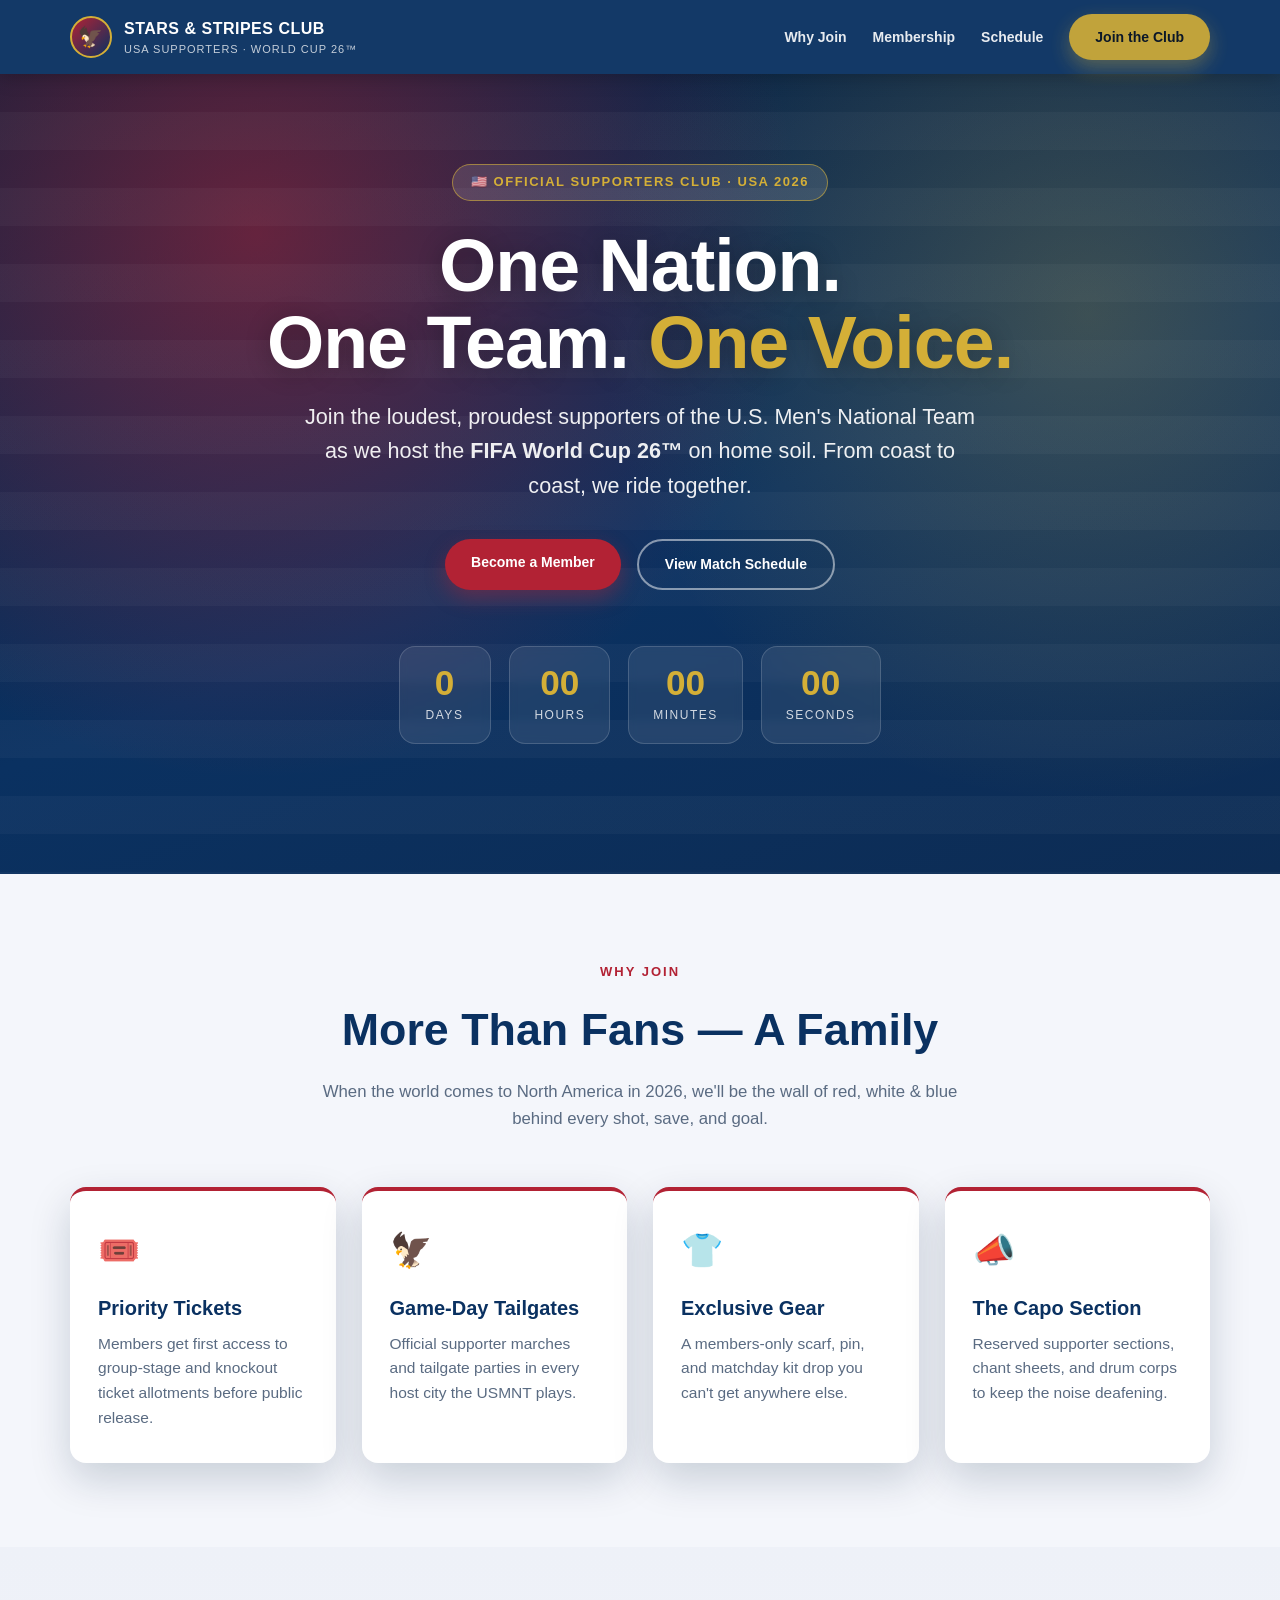
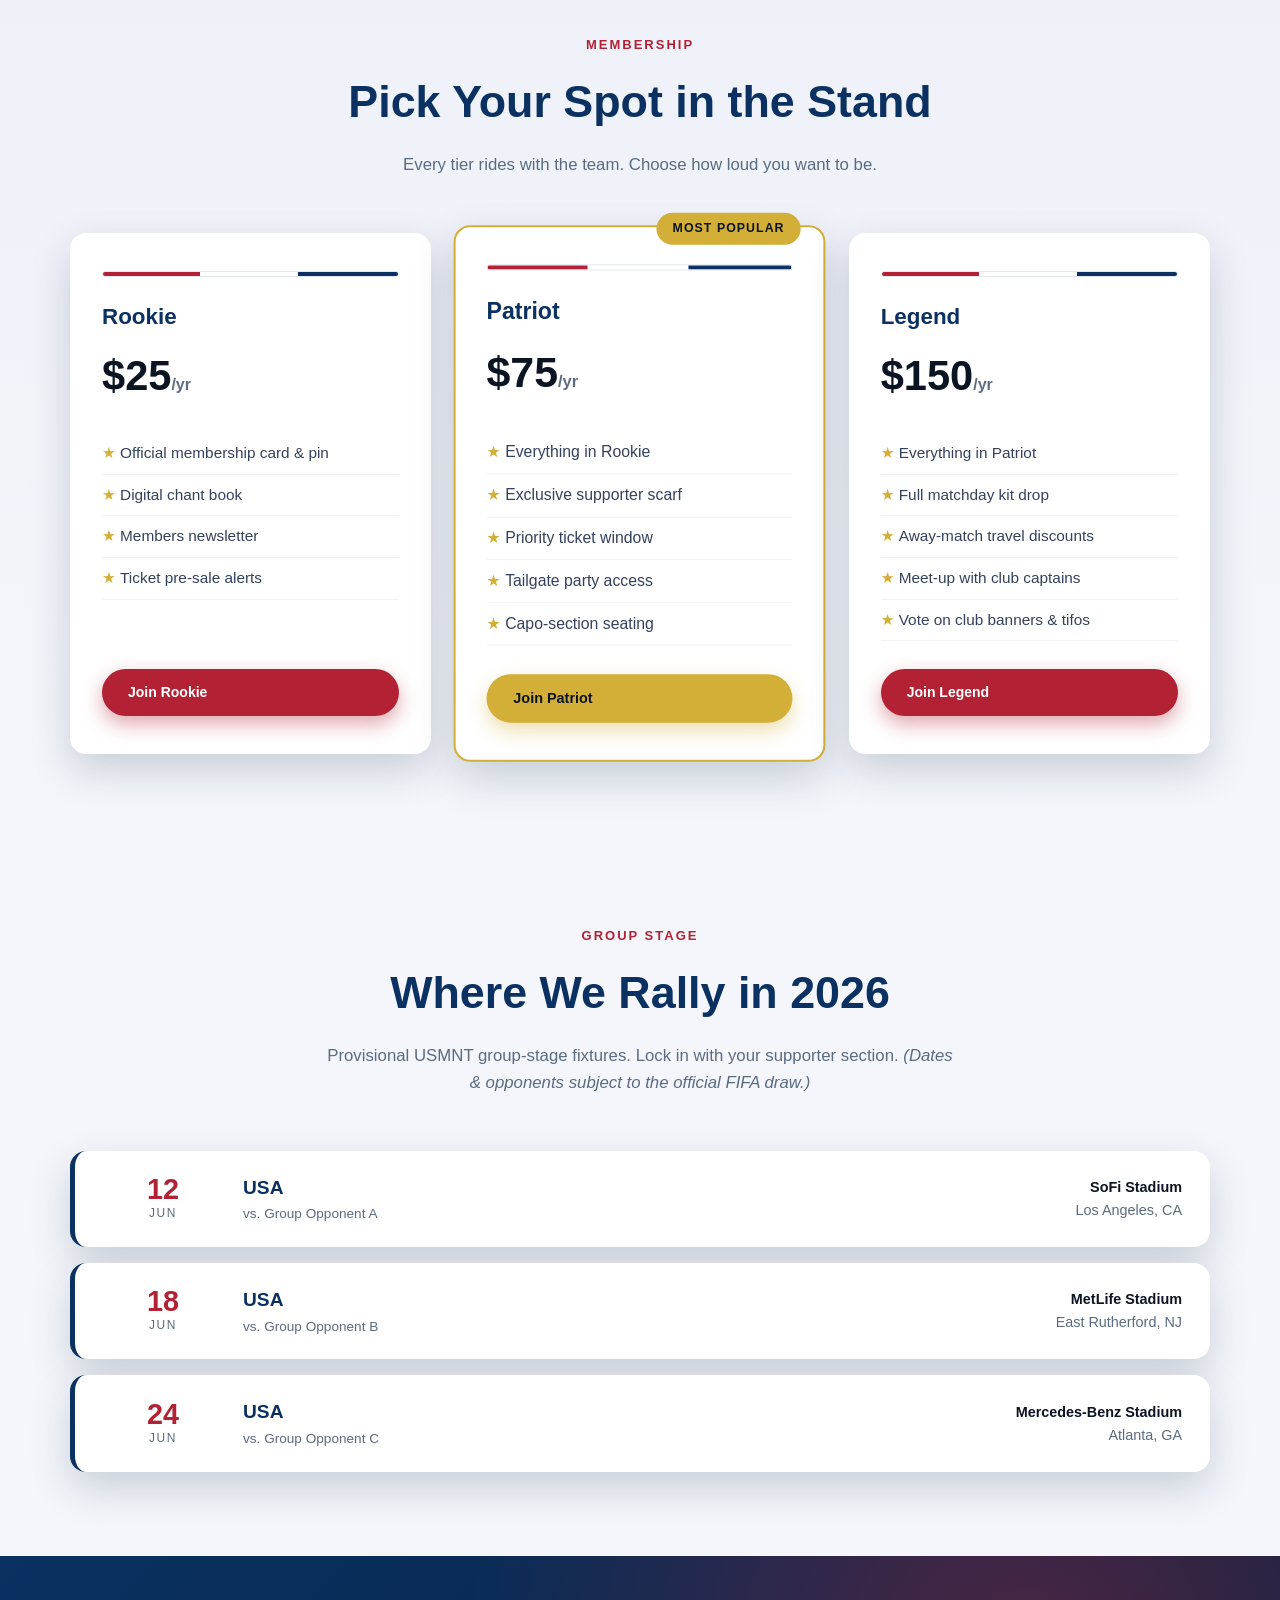
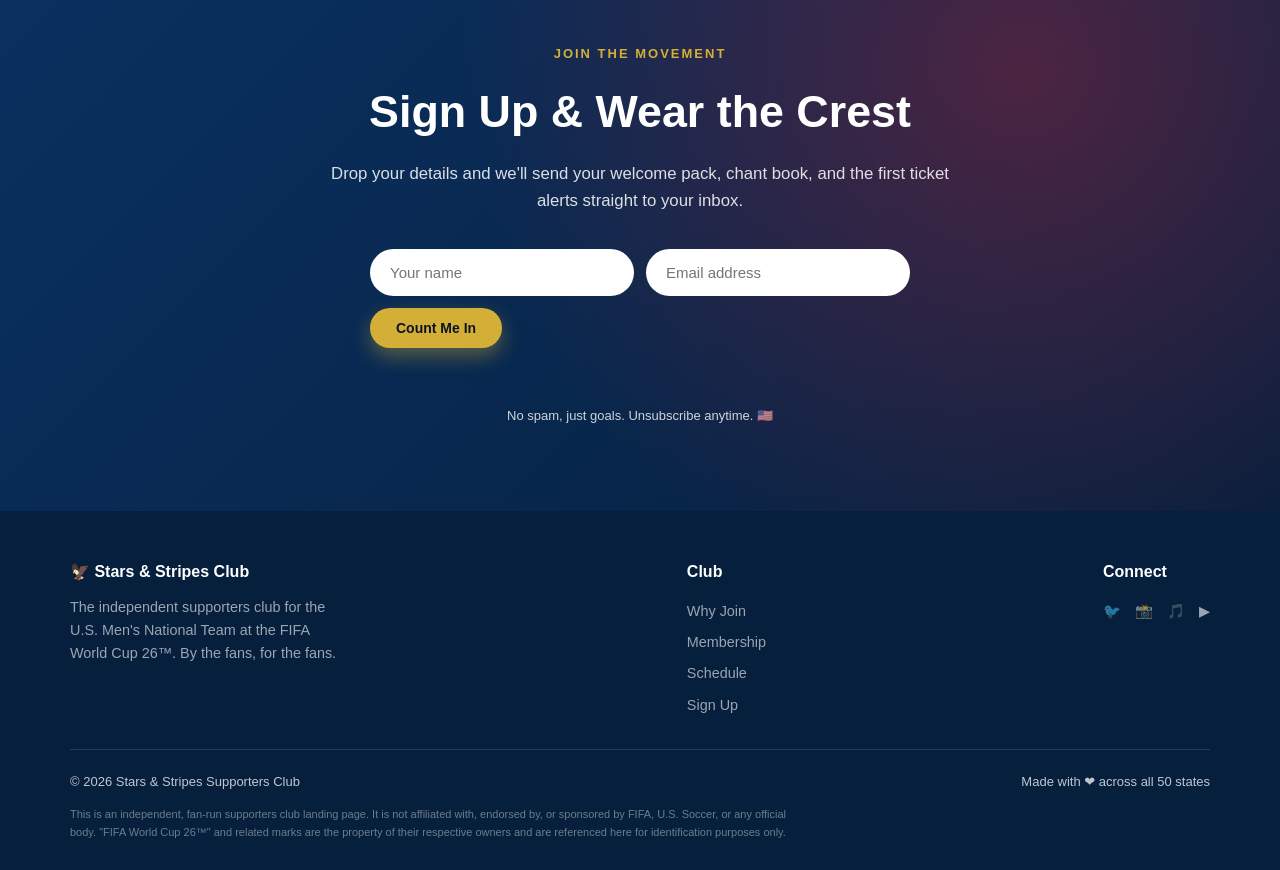
==== usa_supporters_club/index.html @ 3e1f94e3 "Add USA supporters club landing page for FIFA World Cup 26 Standalone, self-contained landing page (" ====
<!DOCTYPE html>
<html lang="en">
<head>
  <meta charset="UTF-8" />
  <meta name="viewport" content="width=device-width, initial-scale=1.0" />
  <title>The Stars &amp; Stripes Club — USA Supporters | FIFA World Cup 26™</title>
  <meta name="description" content="Official supporters club for Team USA at the FIFA World Cup 26. Join thousands of fans, get match tickets, exclusive gear, and rally with the Stars & Stripes across North America." />
  <style>
    :root {
      --usa-red: #b22234;
      --usa-red-dark: #8a1a28;
      --usa-blue: #0a3161;
      --usa-blue-dark: #061f3d;
      --usa-white: #ffffff;
      --gold: #d4af37;
      --ink: #0b1422;
      --muted: #5a6b82;
      --radius: 16px;
      --shadow: 0 16px 40px rgba(6, 31, 61, 0.18);
    }

    * { margin: 0; padding: 0; box-sizing: border-box; }

    html { scroll-behavior: smooth; }

    body {
      font-family: 'Segoe UI', Helvetica, Arial, system-ui, sans-serif;
      color: var(--ink);
      background: #f4f6fb;
      line-height: 1.6;
      -webkit-font-smoothing: antialiased;
    }

    a { text-decoration: none; color: inherit; }

    .container { width: min(1140px, 92%); margin: 0 auto; }

    /* ---------- Header ---------- */
    header {
      position: sticky;
      top: 0;
      z-index: 50;
      background: rgba(10, 49, 97, 0.96);
      backdrop-filter: blur(8px);
      color: #fff;
      box-shadow: 0 2px 18px rgba(0, 0, 0, 0.25);
    }
    .nav {
      display: flex;
      align-items: center;
      justify-content: space-between;
      padding: 14px 0;
    }
    .brand { display: flex; align-items: center; gap: 12px; font-weight: 800; letter-spacing: 0.5px; }
    .brand .crest {
      width: 42px; height: 42px; border-radius: 50%;
      background: linear-gradient(135deg, var(--usa-red), var(--usa-blue));
      display: grid; place-items: center; font-size: 20px;
      border: 2px solid var(--gold);
    }
    .brand small { display: block; font-weight: 500; font-size: 11px; opacity: 0.75; letter-spacing: 1px; }
    nav ul { list-style: none; display: flex; gap: 26px; align-items: center; }
    nav a { font-size: 14px; font-weight: 600; opacity: 0.9; transition: opacity 0.2s; }
    nav a:hover { opacity: 1; }
    .btn {
      display: inline-block;
      padding: 12px 26px;
      border-radius: 999px;
      font-weight: 700;
      font-size: 14px;
      cursor: pointer;
      border: none;
      transition: transform 0.15s ease, box-shadow 0.2s ease;
    }
    .btn:hover { transform: translateY(-2px); }
    .btn-primary { background: var(--usa-red); color: #fff; box-shadow: 0 8px 20px rgba(178, 34, 52, 0.4); }
    .btn-gold { background: var(--gold); color: var(--ink); box-shadow: 0 8px 20px rgba(212, 175, 55, 0.4); }
    .btn-ghost { background: transparent; color: #fff; border: 2px solid rgba(255,255,255,0.5); }
    .nav-toggle { display: none; background: none; border: none; color: #fff; font-size: 26px; cursor: pointer; }

    /* ---------- Hero ---------- */
    .hero {
      position: relative;
      color: #fff;
      text-align: center;
      padding: 110px 0 130px;
      background:
        radial-gradient(circle at 20% 20%, rgba(178,34,52,0.55), transparent 45%),
        radial-gradient(circle at 85% 30%, rgba(212,175,55,0.25), transparent 40%),
        linear-gradient(160deg, var(--usa-blue-dark) 0%, var(--usa-blue) 55%, #0d2c54 100%);
      overflow: hidden;
    }
    .stripes {
      position: absolute; inset: 0;
      background-image: repeating-linear-gradient(
        180deg, transparent 0 38px, rgba(255,255,255,0.03) 38px 76px);
      pointer-events: none;
    }
    .hero .container { position: relative; z-index: 2; }
    .badge {
      display: inline-block;
      background: rgba(255,255,255,0.12);
      border: 1px solid rgba(212,175,55,0.6);
      color: var(--gold);
      padding: 7px 18px;
      border-radius: 999px;
      font-size: 13px;
      font-weight: 700;
      letter-spacing: 1.5px;
      margin-bottom: 26px;
      text-transform: uppercase;
    }
    .hero h1 {
      font-size: clamp(2.4rem, 6vw, 4.6rem);
      font-weight: 900;
      line-height: 1.05;
      letter-spacing: -1px;
      margin-bottom: 18px;
      text-shadow: 0 4px 24px rgba(0,0,0,0.3);
    }
    .hero h1 .accent { color: var(--gold); }
    .hero p.lead { font-size: clamp(1.05rem, 2vw, 1.35rem); max-width: 680px; margin: 0 auto 36px; opacity: 0.92; }
    .hero-cta { display: flex; gap: 16px; justify-content: center; flex-wrap: wrap; }

    .countdown {
      margin-top: 56px;
      display: flex;
      gap: 18px;
      justify-content: center;
      flex-wrap: wrap;
    }
    .count-box {
      background: rgba(255,255,255,0.08);
      border: 1px solid rgba(255,255,255,0.16);
      border-radius: var(--radius);
      padding: 18px 24px;
      min-width: 92px;
      backdrop-filter: blur(4px);
    }
    .count-box .num { font-size: 2.2rem; font-weight: 900; color: var(--gold); line-height: 1; }
    .count-box .lbl { font-size: 12px; text-transform: uppercase; letter-spacing: 1.5px; opacity: 0.8; margin-top: 6px; }

    /* ---------- Sections ---------- */
    section { padding: 84px 0; }
    .section-head { text-align: center; max-width: 640px; margin: 0 auto 54px; }
    .eyebrow { color: var(--usa-red); font-weight: 800; letter-spacing: 2px; text-transform: uppercase; font-size: 13px; }
    .section-head h2 { font-size: clamp(1.8rem, 4vw, 2.8rem); font-weight: 900; margin: 10px 0 14px; color: var(--usa-blue); }
    .section-head p { color: var(--muted); font-size: 1.05rem; }

    /* About / perks grid */
    .perks { display: grid; grid-template-columns: repeat(auto-fit, minmax(250px, 1fr)); gap: 26px; }
    .perk {
      background: #fff;
      border-radius: var(--radius);
      padding: 32px 28px;
      box-shadow: var(--shadow);
      border-top: 4px solid var(--usa-red);
      transition: transform 0.2s ease;
    }
    .perk:hover { transform: translateY(-6px); }
    .perk .icon { font-size: 34px; margin-bottom: 14px; }
    .perk h3 { color: var(--usa-blue); font-size: 1.25rem; margin-bottom: 8px; }
    .perk p { color: var(--muted); font-size: 0.97rem; }

    /* Membership tiers */
    #membership { background: linear-gradient(180deg, #eef1f8, #f4f6fb); }
    .tiers { display: grid; grid-template-columns: repeat(auto-fit, minmax(270px, 1fr)); gap: 28px; align-items: stretch; }
    .tier {
      background: #fff;
      border-radius: var(--radius);
      padding: 36px 30px;
      box-shadow: var(--shadow);
      display: flex;
      flex-direction: column;
      position: relative;
      border: 2px solid transparent;
    }
    .tier.featured { border-color: var(--gold); transform: scale(1.03); }
    .tier .flag-strip { height: 6px; border-radius: 6px; margin-bottom: 22px; background: linear-gradient(90deg, var(--usa-red) 33%, #fff 33% 66%, var(--usa-blue) 66%); border: 1px solid #e3e7ef; }
    .tier h3 { color: var(--usa-blue); font-size: 1.4rem; }
    .tier .price { font-size: 2.6rem; font-weight: 900; color: var(--ink); margin: 8px 0 2px; }
    .tier .price span { font-size: 1rem; font-weight: 600; color: var(--muted); }
    .tier ul { list-style: none; margin: 22px 0 28px; flex: 1; }
    .tier li { padding: 8px 0; border-bottom: 1px solid #f0f2f7; font-size: 0.96rem; color: #33415c; }
    .tier li::before { content: "★ "; color: var(--gold); font-weight: 700; }
    .ribbon {
      position: absolute; top: -14px; right: 22px;
      background: var(--gold); color: var(--ink);
      font-size: 12px; font-weight: 800; letter-spacing: 1px;
      padding: 6px 16px; border-radius: 999px; text-transform: uppercase;
    }

    /* Schedule */
    .matches { display: grid; gap: 16px; }
    .match {
      background: #fff;
      border-radius: var(--radius);
      box-shadow: var(--shadow);
      display: grid;
      grid-template-columns: 120px 1fr auto;
      align-items: center;
      gap: 20px;
      padding: 22px 28px;
      border-left: 5px solid var(--usa-blue);
    }
    .match .date { text-align: center; }
    .match .date .d { font-size: 1.8rem; font-weight: 900; color: var(--usa-red); line-height: 1; }
    .match .date .m { font-size: 12px; text-transform: uppercase; letter-spacing: 1.5px; color: var(--muted); }
    .match .teams { font-size: 1.2rem; font-weight: 800; color: var(--usa-blue); }
    .match .teams small { display: block; font-weight: 500; font-size: 0.85rem; color: var(--muted); }
    .match .venue { text-align: right; font-size: 0.9rem; color: var(--muted); }
    .match .venue strong { display: block; color: var(--ink); }

    /* CTA / signup */
    #join {
      background:
        radial-gradient(circle at 80% 20%, rgba(178,34,52,0.4), transparent 50%),
        linear-gradient(135deg, var(--usa-blue) 0%, var(--usa-blue-dark) 100%);
      color: #fff;
      text-align: center;
    }
    #join h2 { color: #fff; }
    .signup-form {
      max-width: 540px;
      margin: 34px auto 0;
      display: flex;
      gap: 12px;
      flex-wrap: wrap;
    }
    .signup-form input {
      flex: 1;
      min-width: 220px;
      padding: 15px 20px;
      border-radius: 999px;
      border: none;
      font-size: 15px;
    }
    .signup-form input:focus { outline: 3px solid var(--gold); }
    .form-note { margin-top: 16px; font-size: 13px; opacity: 0.8; }
    .success { margin-top: 20px; font-weight: 700; color: var(--gold); min-height: 22px; }

    /* Footer */
    footer { background: var(--usa-blue-dark); color: rgba(255,255,255,0.75); padding: 48px 0 28px; }
    .foot-grid { display: flex; justify-content: space-between; flex-wrap: wrap; gap: 30px; margin-bottom: 28px; }
    .foot-col h4 { color: #fff; margin-bottom: 12px; font-size: 1rem; }
    .foot-col a { display: block; font-size: 0.9rem; padding: 4px 0; opacity: 0.8; }
    .foot-col a:hover { opacity: 1; color: var(--gold); }
    .socials { display: flex; gap: 14px; font-size: 22px; }
    .foot-bottom { border-top: 1px solid rgba(255,255,255,0.12); padding-top: 22px; font-size: 13px; display: flex; justify-content: space-between; flex-wrap: wrap; gap: 10px; }
    .disclaimer { font-size: 11px; opacity: 0.55; margin-top: 14px; max-width: 720px; }

    /* Responsive */
    @media (max-width: 760px) {
      nav ul { display: none; }
      .nav-toggle { display: block; }
      .match { grid-template-columns: 80px 1fr; }
      .match .venue { grid-column: 1 / -1; text-align: left; }
      .tier.featured { transform: none; }
    }
  </style>
</head>
<body>
  <header>
    <div class="container nav">
      <a href="#" class="brand">
        <span class="crest">🦅</span>
        <span>STARS &amp; STRIPES CLUB
          <small>USA SUPPORTERS · WORLD CUP 26™</small>
        </span>
      </a>
      <nav>
        <ul>
          <li><a href="#about">Why Join</a></li>
          <li><a href="#membership">Membership</a></li>
          <li><a href="#schedule">Schedule</a></li>
          <li><a href="#join" class="btn btn-gold">Join the Club</a></li>
        </ul>
      </nav>
      <button class="nav-toggle" aria-label="Menu">☰</button>
    </div>
  </header>

  <!-- HERO -->
  <section class="hero" style="padding-top:90px;">
    <div class="stripes"></div>
    <div class="container">
      <span class="badge">🇺🇸 Official Supporters Club · USA 2026</span>
      <h1>One Nation.<br>One Team. <span class="accent">One Voice.</span></h1>
      <p class="lead">
        Join the loudest, proudest supporters of the U.S. Men's National Team as we host
        the <strong>FIFA World Cup 26™</strong> on home soil. From coast to coast, we ride together.
      </p>
      <div class="hero-cta">
        <a href="#join" class="btn btn-primary">Become a Member</a>
        <a href="#schedule" class="btn btn-ghost">View Match Schedule</a>
      </div>

      <div class="countdown" id="countdown" aria-label="Countdown to kickoff">
        <div class="count-box"><div class="num" id="cd-days">--</div><div class="lbl">Days</div></div>
        <div class="count-box"><div class="num" id="cd-hours">--</div><div class="lbl">Hours</div></div>
        <div class="count-box"><div class="num" id="cd-mins">--</div><div class="lbl">Minutes</div></div>
        <div class="count-box"><div class="num" id="cd-secs">--</div><div class="lbl">Seconds</div></div>
      </div>
    </div>
  </section>

  <!-- ABOUT / PERKS -->
  <section id="about">
    <div class="container">
      <div class="section-head">
        <span class="eyebrow">Why Join</span>
        <h2>More Than Fans — A Family</h2>
        <p>When the world comes to North America in 2026, we'll be the wall of red, white &amp; blue behind every shot, save, and goal.</p>
      </div>
      <div class="perks">
        <div class="perk"><div class="icon">🎟️</div><h3>Priority Tickets</h3><p>Members get first access to group-stage and knockout ticket allotments before public release.</p></div>
        <div class="perk"><div class="icon">🦅</div><h3>Game-Day Tailgates</h3><p>Official supporter marches and tailgate parties in every host city the USMNT plays.</p></div>
        <div class="perk"><div class="icon">👕</div><h3>Exclusive Gear</h3><p>A members-only scarf, pin, and matchday kit drop you can't get anywhere else.</p></div>
        <div class="perk"><div class="icon">📣</div><h3>The Capo Section</h3><p>Reserved supporter sections, chant sheets, and drum corps to keep the noise deafening.</p></div>
      </div>
    </div>
  </section>

  <!-- MEMBERSHIP -->
  <section id="membership">
    <div class="container">
      <div class="section-head">
        <span class="eyebrow">Membership</span>
        <h2>Pick Your Spot in the Stand</h2>
        <p>Every tier rides with the team. Choose how loud you want to be.</p>
      </div>
      <div class="tiers">
        <div class="tier">
          <div class="flag-strip"></div>
          <h3>Rookie</h3>
          <div class="price">$25<span>/yr</span></div>
          <ul>
            <li>Official membership card &amp; pin</li>
            <li>Digital chant book</li>
            <li>Members newsletter</li>
            <li>Ticket pre-sale alerts</li>
          </ul>
          <a href="#join" class="btn btn-primary">Join Rookie</a>
        </div>
        <div class="tier featured">
          <span class="ribbon">Most Popular</span>
          <div class="flag-strip"></div>
          <h3>Patriot</h3>
          <div class="price">$75<span>/yr</span></div>
          <ul>
            <li>Everything in Rookie</li>
            <li>Exclusive supporter scarf</li>
            <li>Priority ticket window</li>
            <li>Tailgate party access</li>
            <li>Capo-section seating</li>
          </ul>
          <a href="#join" class="btn btn-gold">Join Patriot</a>
        </div>
        <div class="tier">
          <div class="flag-strip"></div>
          <h3>Legend</h3>
          <div class="price">$150<span>/yr</span></div>
          <ul>
            <li>Everything in Patriot</li>
            <li>Full matchday kit drop</li>
            <li>Away-match travel discounts</li>
            <li>Meet-up with club captains</li>
            <li>Vote on club banners &amp; tifos</li>
          </ul>
          <a href="#join" class="btn btn-primary">Join Legend</a>
        </div>
      </div>
    </div>
  </section>

  <!-- SCHEDULE -->
  <section id="schedule">
    <div class="container">
      <div class="section-head">
        <span class="eyebrow">Group Stage</span>
        <h2>Where We Rally in 2026</h2>
        <p>Provisional USMNT group-stage fixtures. Lock in with your supporter section. <em>(Dates &amp; opponents subject to the official FIFA draw.)</em></p>
      </div>
      <div class="matches">
        <div class="match">
          <div class="date"><div class="d">12</div><div class="m">Jun</div></div>
          <div class="teams">USA <small>vs. Group Opponent A</small></div>
          <div class="venue"><strong>SoFi Stadium</strong>Los Angeles, CA</div>
        </div>
        <div class="match">
          <div class="date"><div class="d">18</div><div class="m">Jun</div></div>
          <div class="teams">USA <small>vs. Group Opponent B</small></div>
          <div class="venue"><strong>MetLife Stadium</strong>East Rutherford, NJ</div>
        </div>
        <div class="match">
          <div class="date"><div class="d">24</div><div class="m">Jun</div></div>
          <div class="teams">USA <small>vs. Group Opponent C</small></div>
          <div class="venue"><strong>Mercedes-Benz Stadium</strong>Atlanta, GA</div>
        </div>
      </div>
    </div>
  </section>

  <!-- JOIN / SIGNUP -->
  <section id="join">
    <div class="container">
      <div class="section-head" style="margin-bottom:0;">
        <span class="eyebrow" style="color:var(--gold);">Join the Movement</span>
        <h2>Sign Up &amp; Wear the Crest</h2>
        <p style="color:rgba(255,255,255,0.85);">Drop your details and we'll send your welcome pack, chant book, and the first ticket alerts straight to your inbox.</p>
      </div>
      <form class="signup-form" id="signupForm" novalidate>
        <input type="text" id="nameInput" placeholder="Your name" aria-label="Your name" required />
        <input type="email" id="emailInput" placeholder="Email address" aria-label="Email address" required />
        <button type="submit" class="btn btn-gold">Count Me In</button>
      </form>
      <div class="success" id="formMsg" role="status"></div>
      <p class="form-note">No spam, just goals. Unsubscribe anytime. 🇺🇸</p>
    </div>
  </section>

  <!-- FOOTER -->
  <footer>
    <div class="container">
      <div class="foot-grid">
        <div class="foot-col" style="max-width:280px;">
          <h4>🦅 Stars &amp; Stripes Club</h4>
          <p style="font-size:0.9rem; opacity:0.8;">The independent supporters club for the U.S. Men's National Team at the FIFA World Cup 26™. By the fans, for the fans.</p>
        </div>
        <div class="foot-col">
          <h4>Club</h4>
          <a href="#about">Why Join</a>
          <a href="#membership">Membership</a>
          <a href="#schedule">Schedule</a>
          <a href="#join">Sign Up</a>
        </div>
        <div class="foot-col">
          <h4>Connect</h4>
          <div class="socials">
            <a href="#" aria-label="Twitter / X">🐦</a>
            <a href="#" aria-label="Instagram">📸</a>
            <a href="#" aria-label="TikTok">🎵</a>
            <a href="#" aria-label="YouTube">▶️</a>
          </div>
        </div>
      </div>
      <div class="foot-bottom">
        <span>© 2026 Stars &amp; Stripes Supporters Club</span>
        <span>Made with ❤️ across all 50 states</span>
      </div>
      <p class="disclaimer">
        This is an independent, fan-run supporters club landing page. It is not affiliated with, endorsed by, or
        sponsored by FIFA, U.S. Soccer, or any official body. "FIFA World Cup 26™" and related marks are the
        property of their respective owners and are referenced here for identification purposes only.
      </p>
    </div>
  </footer>

  <script>
    // Countdown to FIFA World Cup 26 kickoff (provisional: June 11, 2026)
    (function () {
      var kickoff = new Date('2026-06-11T16:00:00Z').getTime();
      var els = {
        days: document.getElementById('cd-days'),
        hours: document.getElementById('cd-hours'),
        mins: document.getElementById('cd-mins'),
        secs: document.getElementById('cd-secs')
      };
      function pad(n) { return n < 10 ? '0' + n : '' + n; }
      function tick() {
        var diff = kickoff - Date.now();
        if (diff < 0) diff = 0;
        var d = Math.floor(diff / 86400000);
        var h = Math.floor((diff % 86400000) / 3600000);
        var m = Math.floor((diff % 3600000) / 60000);
        var s = Math.floor((diff % 60000) / 1000);
        els.days.textContent = d;
        els.hours.textContent = pad(h);
        els.mins.textContent = pad(m);
        els.secs.textContent = pad(s);
      }
      tick();
      setInterval(tick, 1000);
    })();

    // Signup form (front-end only demo)
    document.getElementById('signupForm').addEventListener('submit', function (e) {
      e.preventDefault();
      var name = document.getElementById('nameInput').value.trim();
      var email = document.getElementById('emailInput').value.trim();
      var msg = document.getElementById('formMsg');
      var emailOk = /^[^\s@]+@[^\s@]+\.[^\s@]+$/.test(email);
      if (!name || !emailOk) {
        msg.style.color = '#ffd1d1';
        msg.textContent = 'Please enter your name and a valid email.';
        return;
      }
      msg.style.color = 'var(--gold)';
      msg.textContent = '⚽ Welcome to the club, ' + name + '! Check your inbox for your welcome pack.';
      this.reset();
    });

    // Mobile nav toggle
    document.querySelector('.nav-toggle').addEventListener('click', function () {
      var ul = document.querySelector('nav ul');
      ul.style.display = ul.style.display === 'flex' ? 'none' : 'flex';
      ul.style.flexDirection = 'column';
      ul.style.position = 'absolute';
      ul.style.right = '4%';
      ul.style.top = '64px';
      ul.style.background = '#0a3161';
      ul.style.padding = '18px 24px';
      ul.style.borderRadius = '12px';
    });
  </script>
</body>
</html>
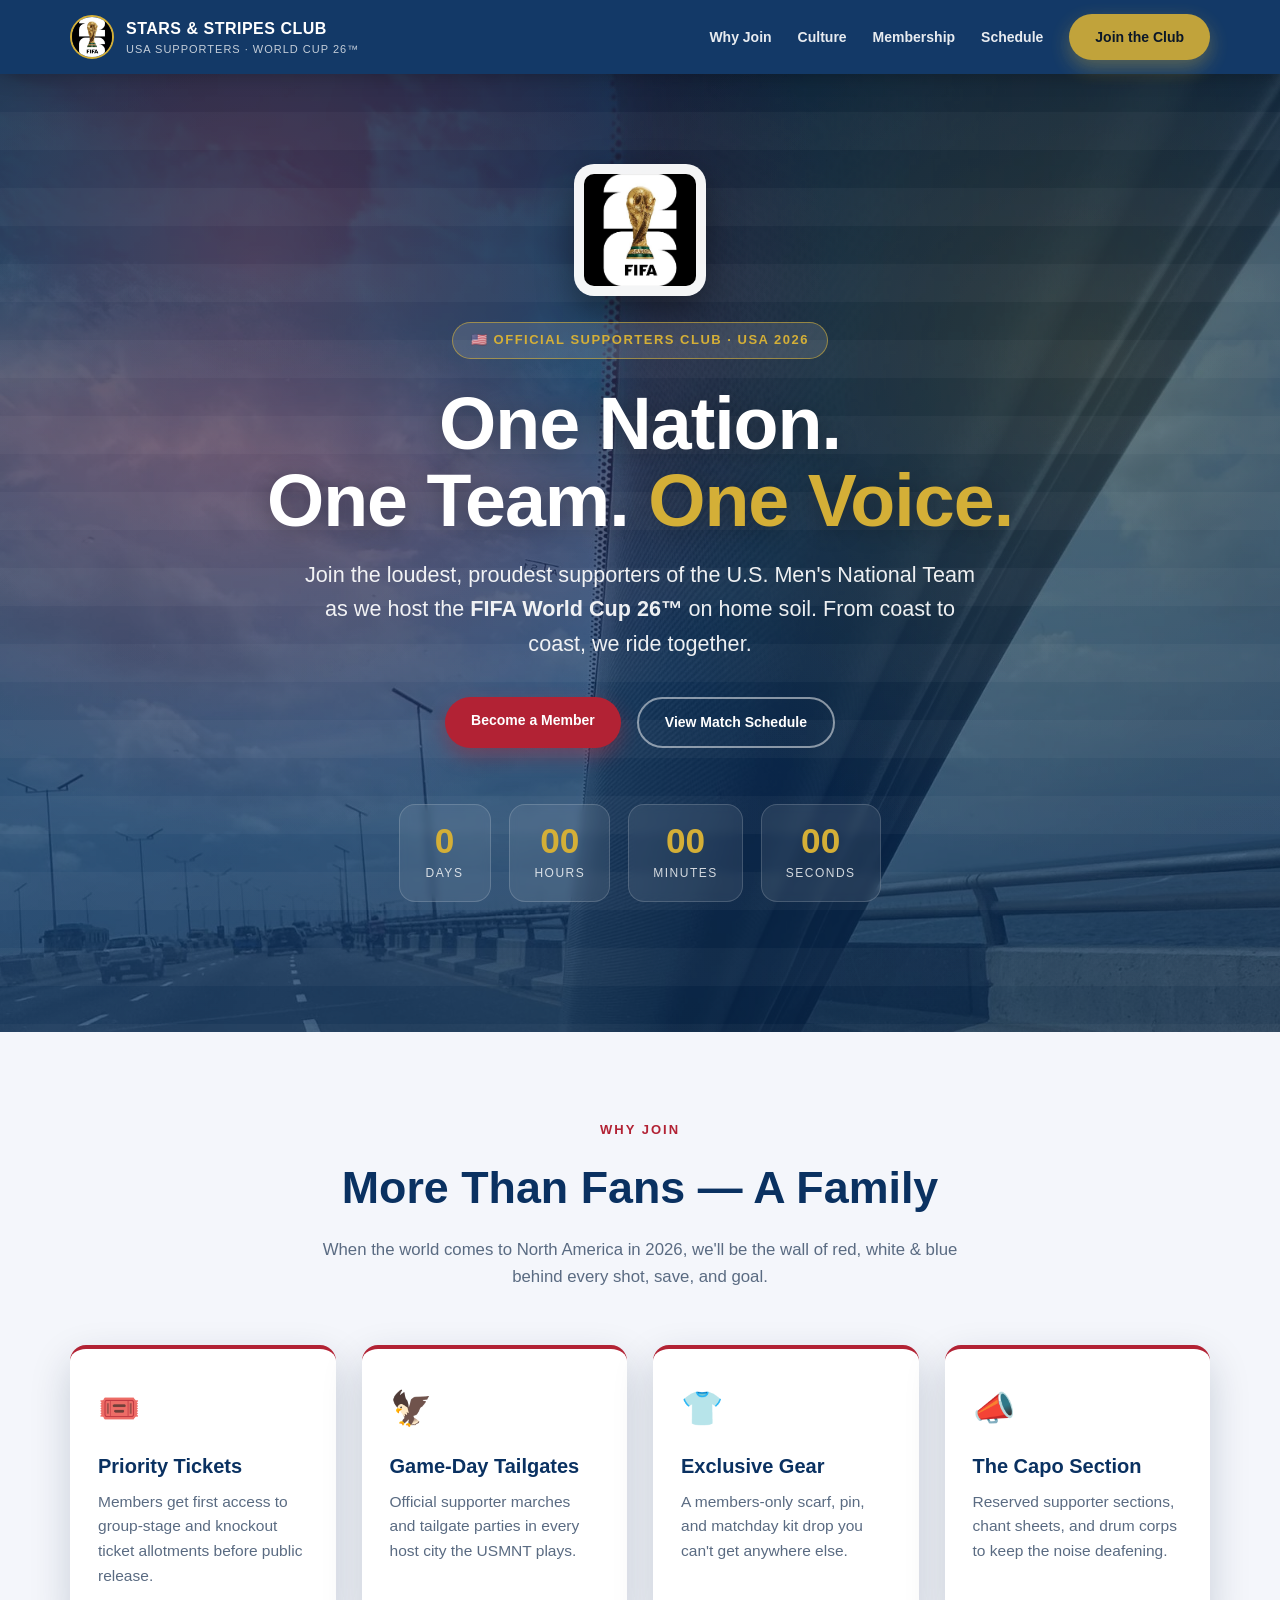
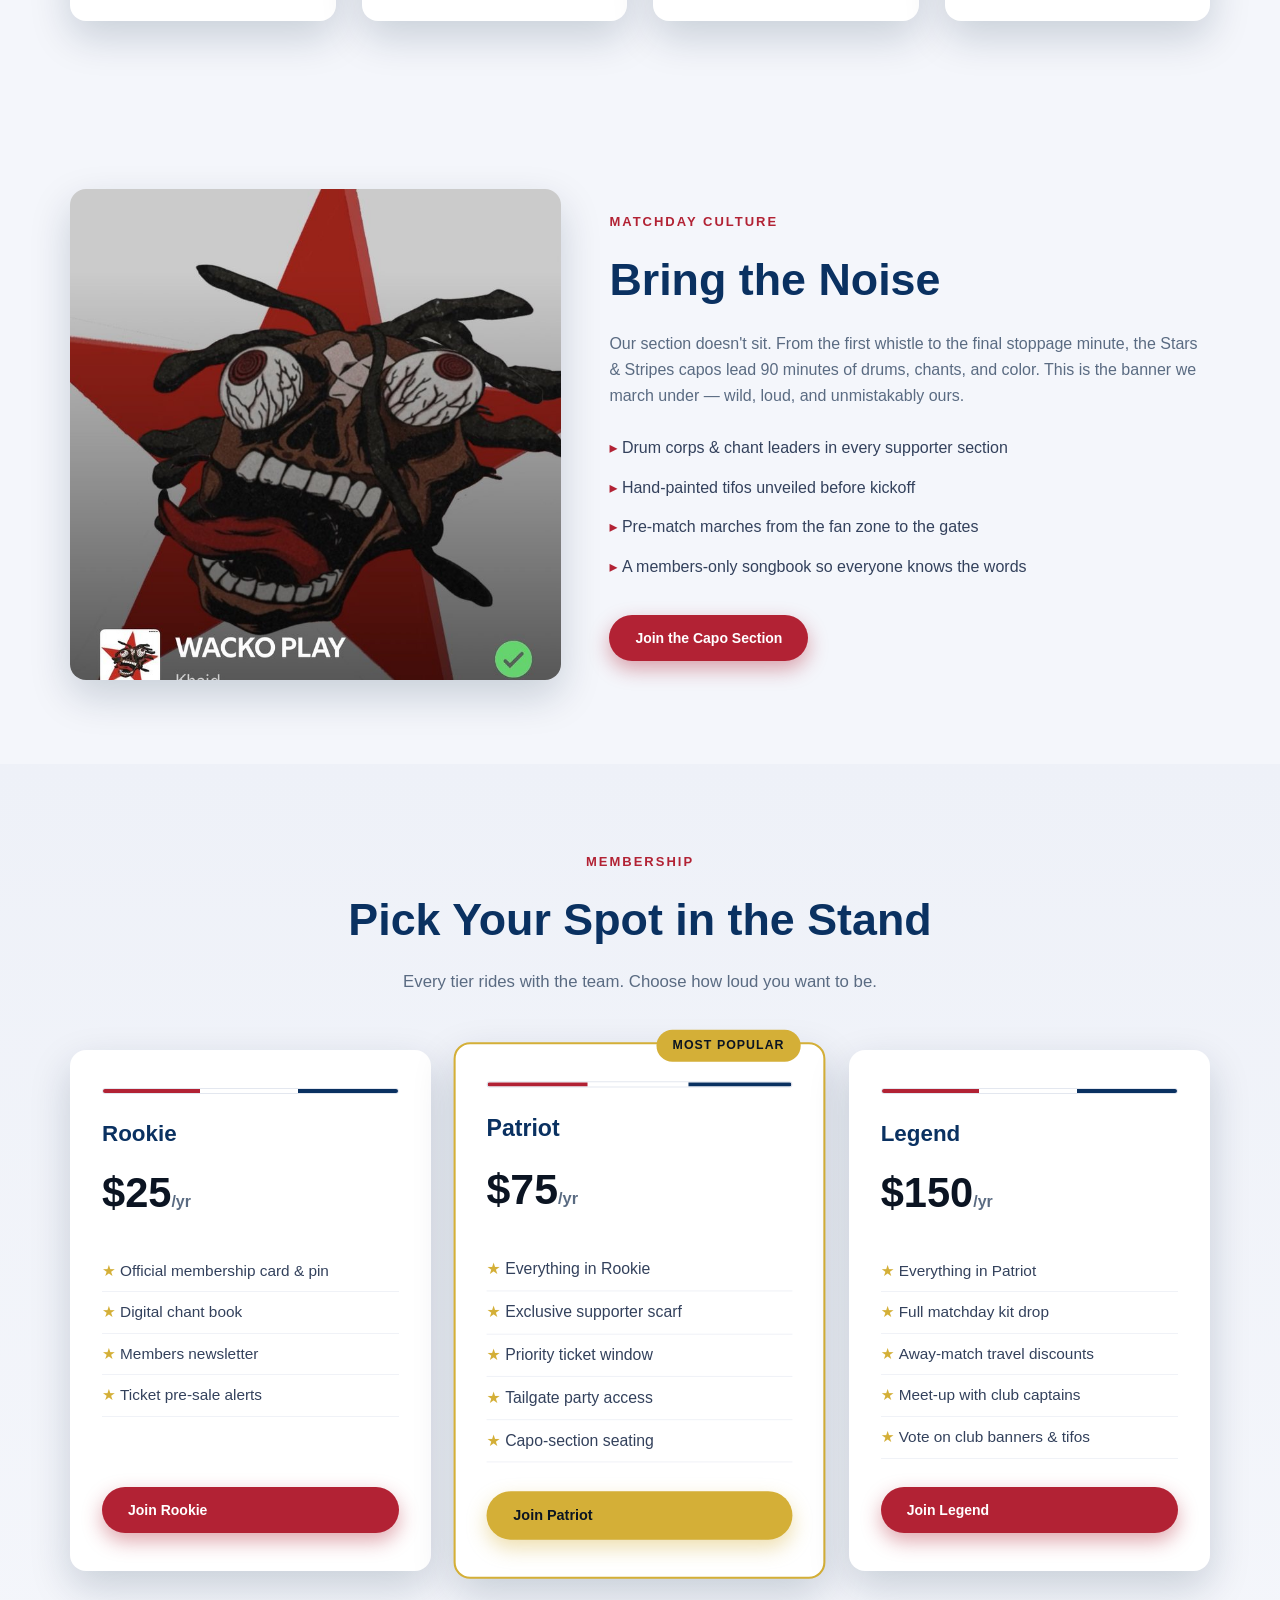
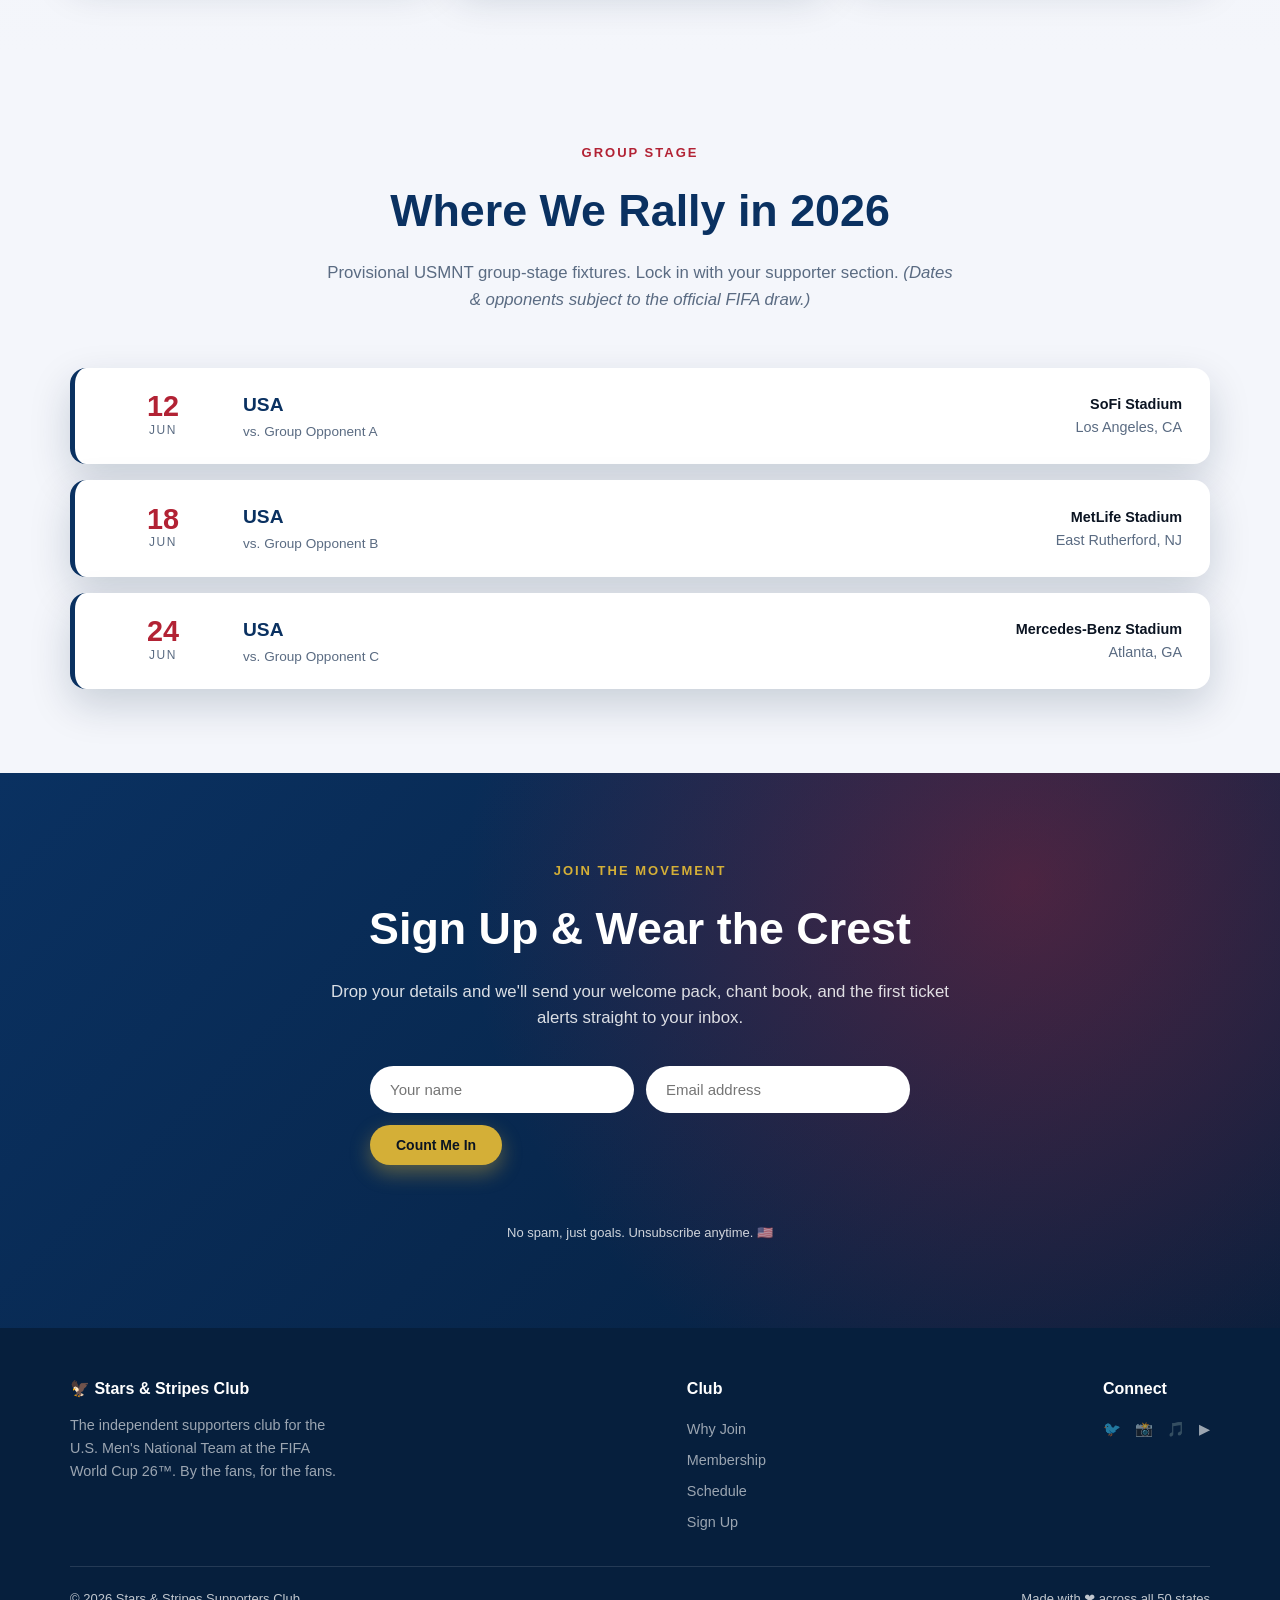
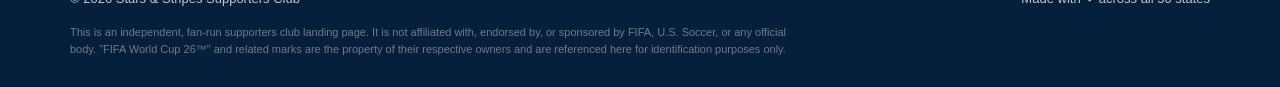
==== commit 9f6859bd: "Add imagery to USA supporters landing page Integrate three supplied images: the FIFA World Cup 26 em" ====
--- a/usa_supporters_club/index.html
+++ b/usa_supporters_club/index.html
@@ -53,9 +53,8 @@
     }
     .brand { display: flex; align-items: center; gap: 12px; font-weight: 800; letter-spacing: 0.5px; }
     .brand .crest {
-      width: 42px; height: 42px; border-radius: 50%;
-      background: linear-gradient(135deg, var(--usa-red), var(--usa-blue));
-      display: grid; place-items: center; font-size: 20px;
+      width: 44px; height: 44px; border-radius: 50%;
+      object-fit: cover; background: #fff;
       border: 2px solid var(--gold);
     }
     .brand small { display: block; font-weight: 500; font-size: 11px; opacity: 0.75; letter-spacing: 1px; }
@@ -95,7 +94,39 @@
       background-image: repeating-linear-gradient(
         180deg, transparent 0 38px, rgba(255,255,255,0.03) 38px 76px);
       pointer-events: none;
-    }
+      z-index: 1;
+    }
+    .hero::before {
+      content: "";
+      position: absolute; inset: 0;
+      background: url('assets/bridge.web.jpg') center 30% / cover no-repeat;
+      opacity: 0.26;
+      z-index: 0;
+    }
+    .wc-logo {
+      display: block;
+      width: 132px; height: 132px;
+      object-fit: contain;
+      background: rgba(255,255,255,0.95);
+      border-radius: 20px;
+      padding: 10px;
+      margin: 0 auto 26px;
+      box-shadow: 0 14px 36px rgba(0,0,0,0.4);
+    }
+    /* Matchday culture band */
+    .culture-grid { display: grid; grid-template-columns: 0.9fr 1.1fr; gap: 48px; align-items: center; }
+    .culture-art {
+      position: relative; border-radius: var(--radius); overflow: hidden;
+      box-shadow: var(--shadow); aspect-ratio: 1 / 1;
+    }
+    .culture-art img { width: 100%; height: 100%; object-fit: cover; display: block; }
+    .culture-copy .eyebrow { color: var(--usa-red); }
+    .culture-copy h2 { color: var(--usa-blue); font-size: clamp(1.8rem, 4vw, 2.8rem); font-weight: 900; margin: 10px 0 16px; text-wrap: balance; }
+    .culture-copy p { color: var(--muted); margin-bottom: 20px; }
+    .culture-copy ul { list-style: none; margin: 0 0 28px; }
+    .culture-copy li { padding: 7px 0; font-size: 1rem; color: #33415c; }
+    .culture-copy li::before { content: "▸ "; color: var(--usa-red); font-weight: 700; }
+    @media (max-width: 760px) { .culture-grid { grid-template-columns: 1fr; gap: 30px; } }
     .hero .container { position: relative; z-index: 2; }
     .badge {
       display: inline-block;
@@ -263,7 +294,7 @@
   <header>
     <div class="container nav">
       <a href="#" class="brand">
-        <span class="crest">🦅</span>
+        <img class="crest" src="assets/wc26-logo.web.jpg" alt="FIFA World Cup 26 logo" />
         <span>STARS &amp; STRIPES CLUB
           <small>USA SUPPORTERS · WORLD CUP 26™</small>
         </span>
@@ -271,6 +302,7 @@
       <nav>
         <ul>
           <li><a href="#about">Why Join</a></li>
+          <li><a href="#culture">Culture</a></li>
           <li><a href="#membership">Membership</a></li>
           <li><a href="#schedule">Schedule</a></li>
           <li><a href="#join" class="btn btn-gold">Join the Club</a></li>
@@ -284,6 +316,7 @@
   <section class="hero" style="padding-top:90px;">
     <div class="stripes"></div>
     <div class="container">
+      <img class="wc-logo" src="assets/wc26-logo.web.jpg" alt="FIFA World Cup 26 official emblem" />
       <span class="badge">🇺🇸 Official Supporters Club · USA 2026</span>
       <h1>One Nation.<br>One Team. <span class="accent">One Voice.</span></h1>
       <p class="lead">
@@ -317,6 +350,31 @@
         <div class="perk"><div class="icon">🦅</div><h3>Game-Day Tailgates</h3><p>Official supporter marches and tailgate parties in every host city the USMNT plays.</p></div>
         <div class="perk"><div class="icon">👕</div><h3>Exclusive Gear</h3><p>A members-only scarf, pin, and matchday kit drop you can't get anywhere else.</p></div>
         <div class="perk"><div class="icon">📣</div><h3>The Capo Section</h3><p>Reserved supporter sections, chant sheets, and drum corps to keep the noise deafening.</p></div>
+      </div>
+    </div>
+  </section>
+
+  <!-- MATCHDAY CULTURE -->
+  <section id="culture">
+    <div class="container culture-grid">
+      <div class="culture-art">
+        <img src="assets/wacko-art.web.jpg" alt="Stars & Stripes supporter tifo artwork — red star and screaming mascot" />
+      </div>
+      <div class="culture-copy">
+        <span class="eyebrow">Matchday Culture</span>
+        <h2>Bring the Noise</h2>
+        <p>
+          Our section doesn't sit. From the first whistle to the final stoppage minute, the
+          Stars &amp; Stripes capos lead 90 minutes of drums, chants, and color. This is the
+          banner we march under — wild, loud, and unmistakably ours.
+        </p>
+        <ul>
+          <li>Drum corps &amp; chant leaders in every supporter section</li>
+          <li>Hand-painted tifos unveiled before kickoff</li>
+          <li>Pre-match marches from the fan zone to the gates</li>
+          <li>A members-only songbook so everyone knows the words</li>
+        </ul>
+        <a href="#join" class="btn btn-primary">Join the Capo Section</a>
       </div>
     </div>
   </section>
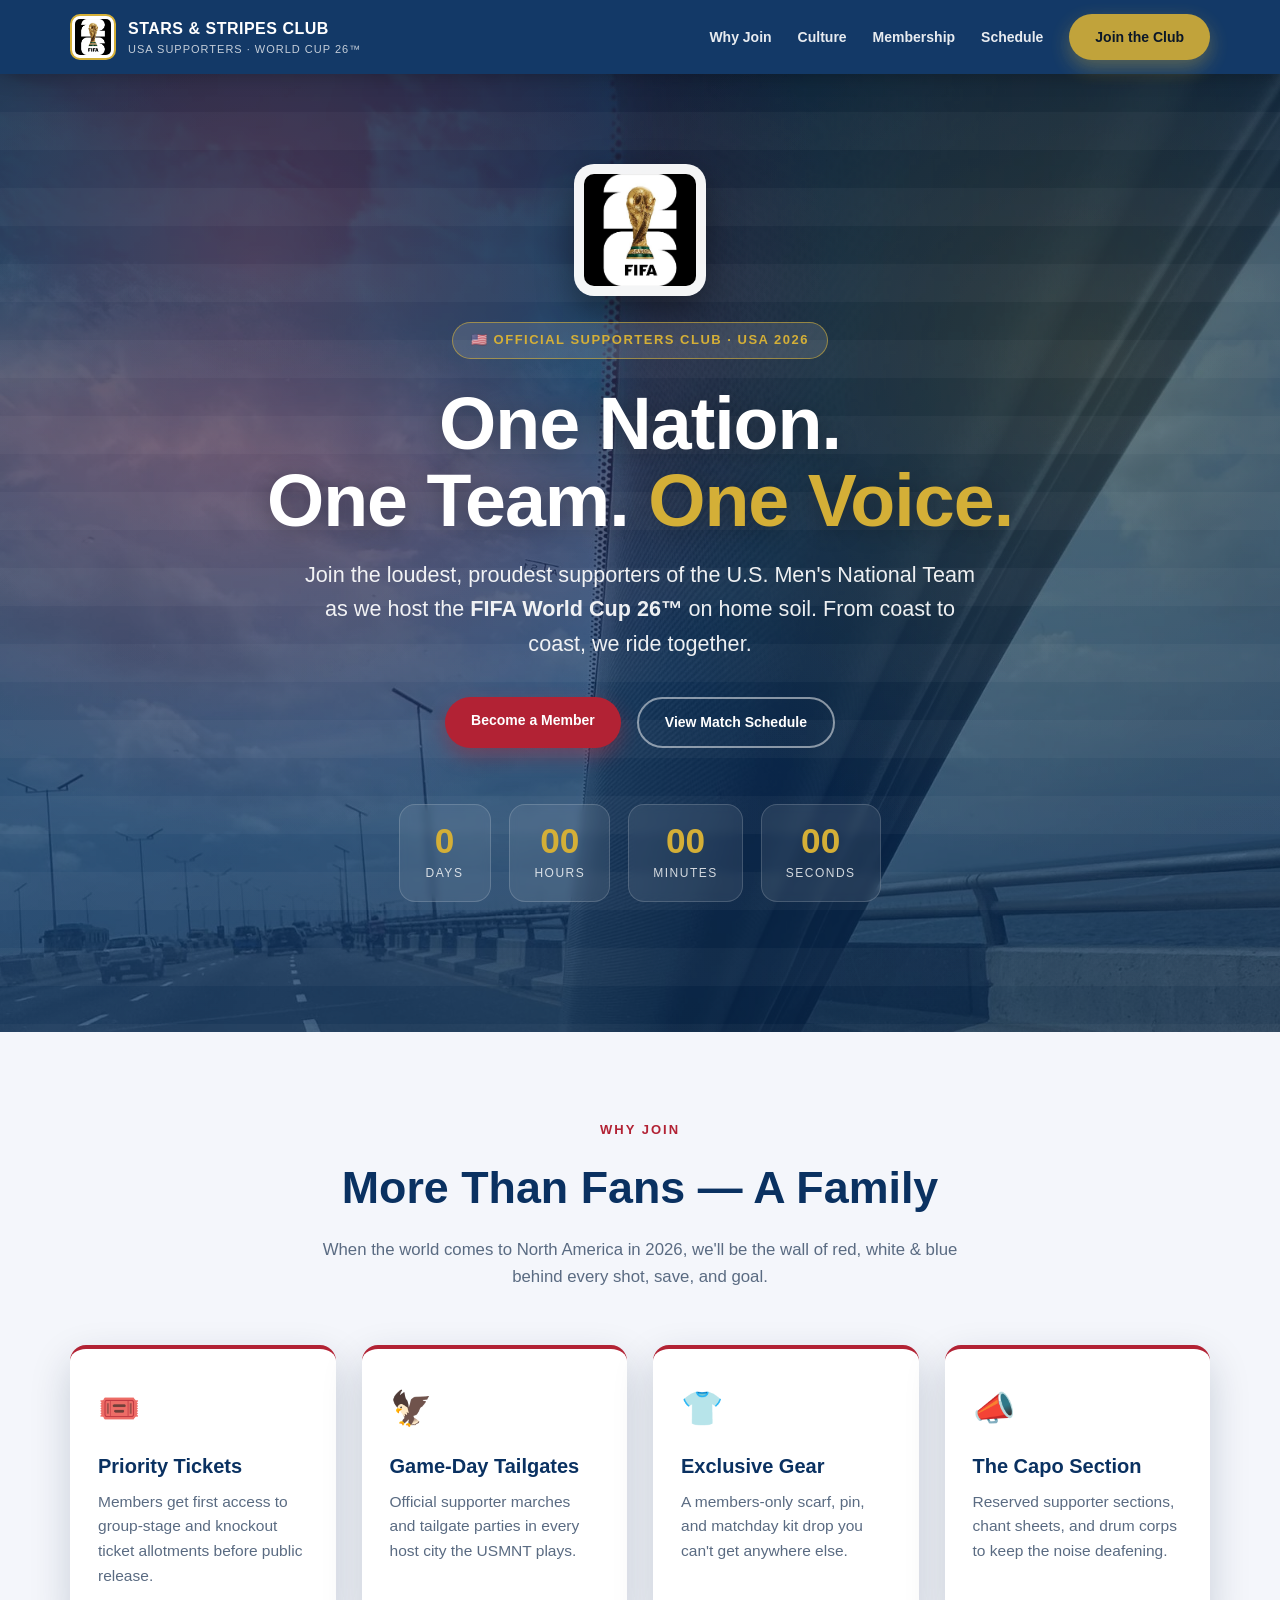
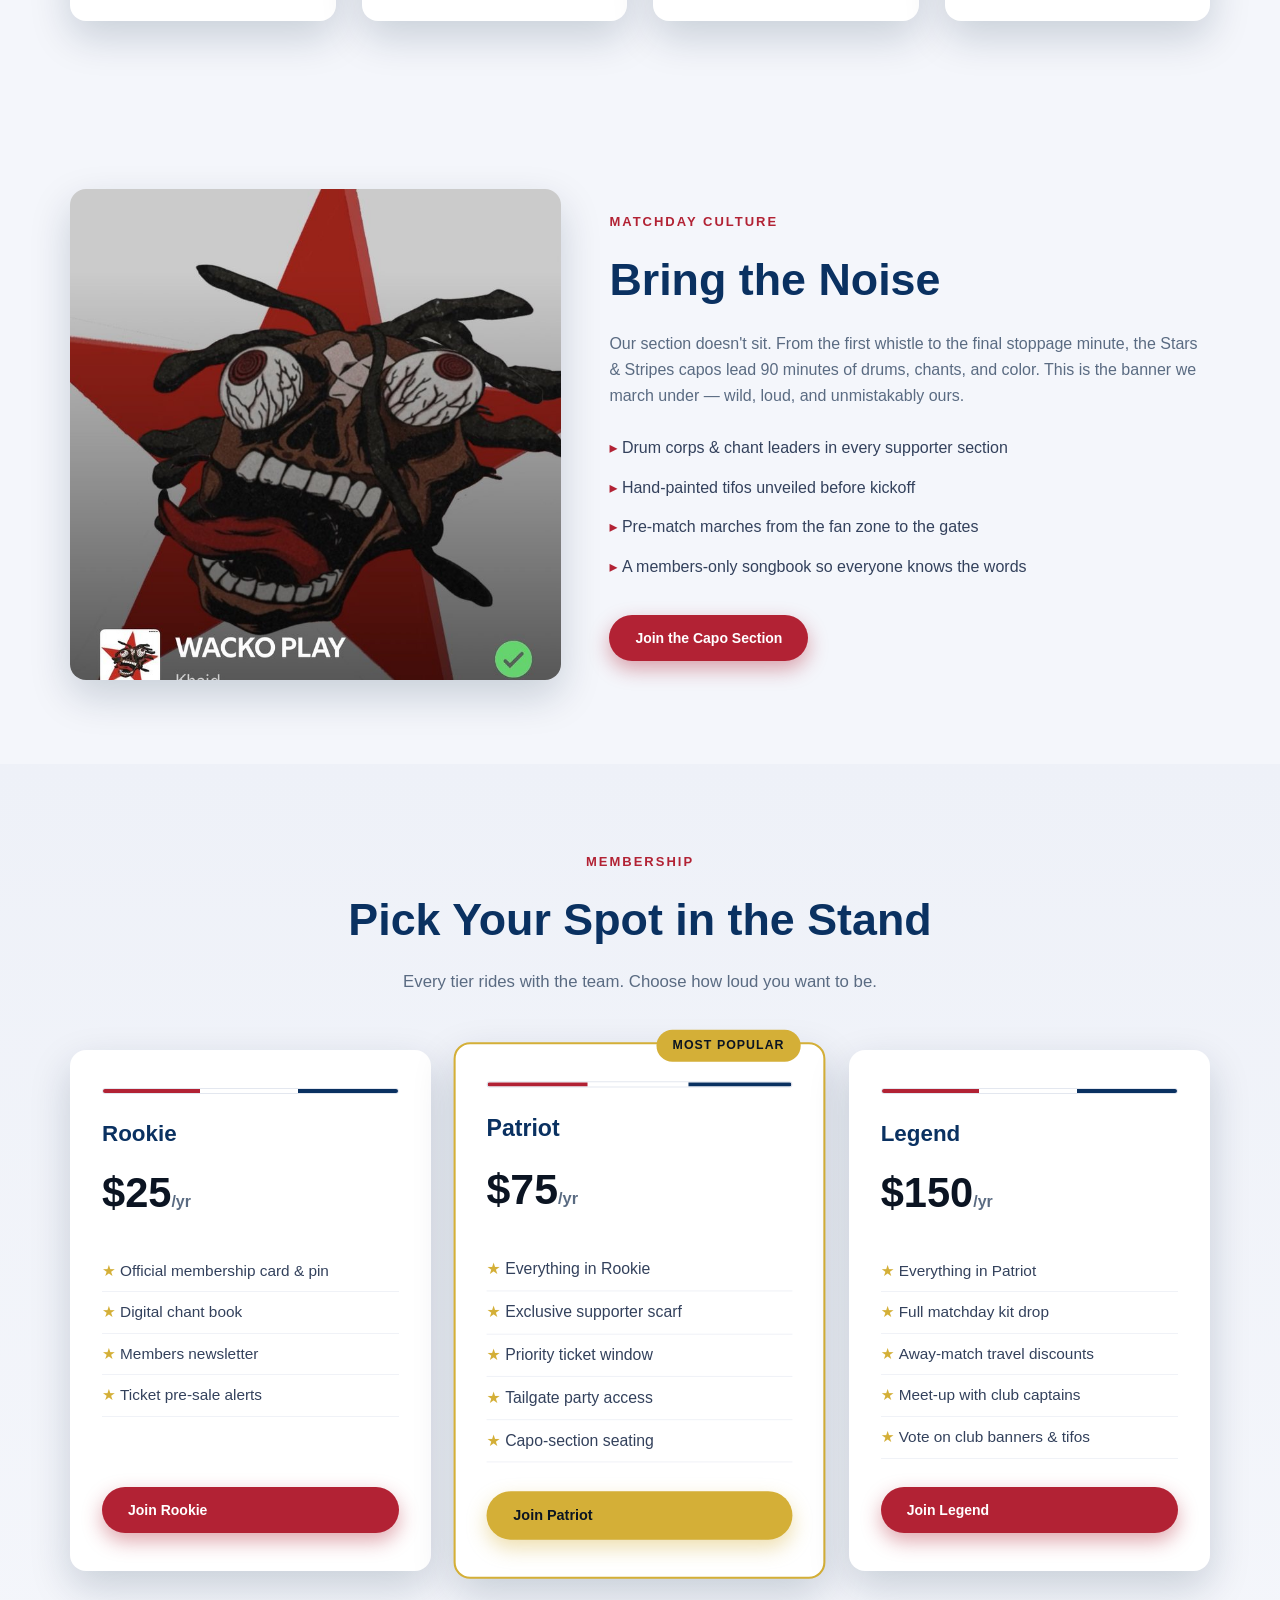
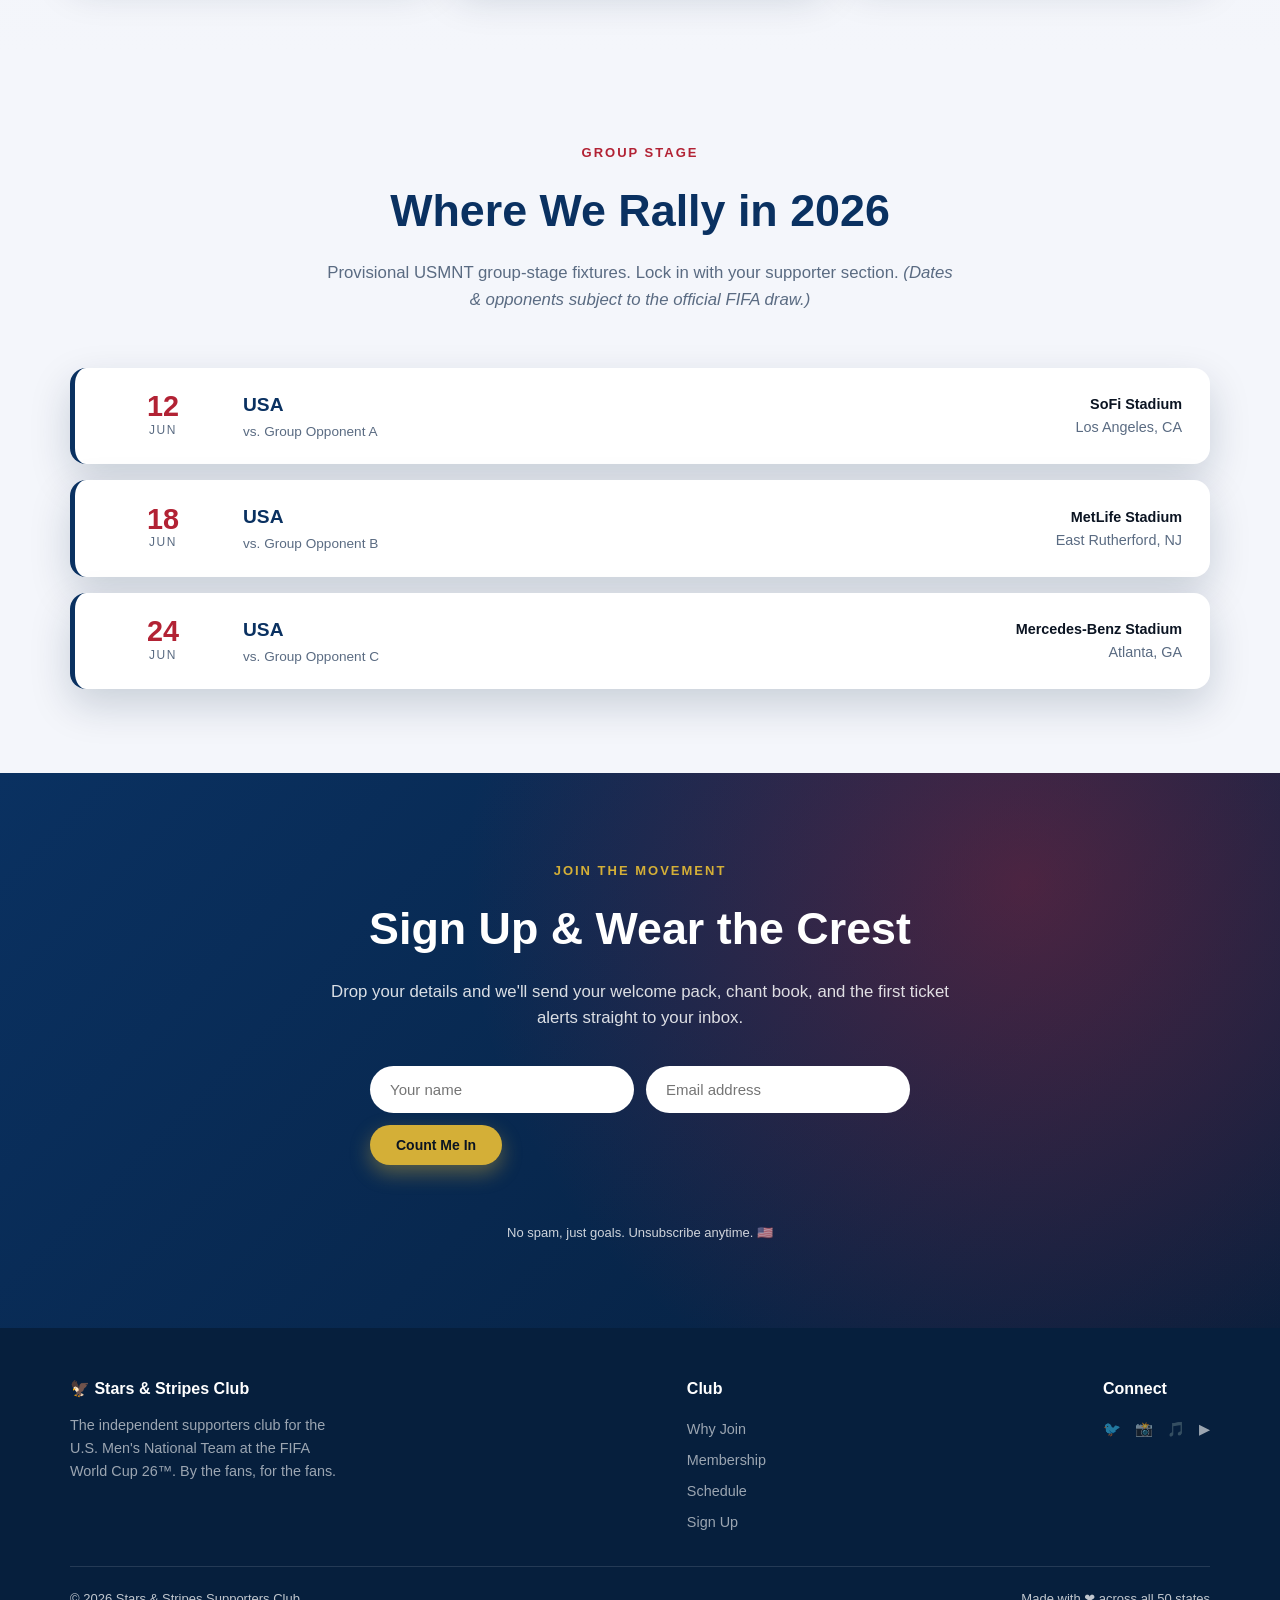
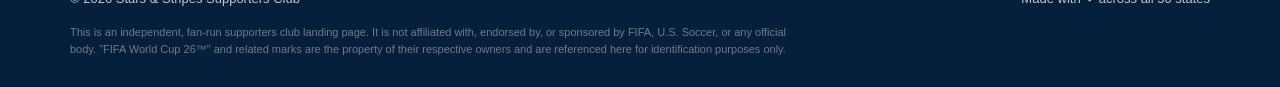
==== commit 92b627e9: "Show full WC26 emblem (incl. FIFA wordmark) in header crest Switch the header crest from a circular " ====
--- a/usa_supporters_club/index.html
+++ b/usa_supporters_club/index.html
@@ -53,8 +53,8 @@
     }
     .brand { display: flex; align-items: center; gap: 12px; font-weight: 800; letter-spacing: 0.5px; }
     .brand .crest {
-      width: 44px; height: 44px; border-radius: 50%;
-      object-fit: cover; background: #fff;
+      width: 46px; height: 46px; border-radius: 10px;
+      object-fit: contain; background: #fff; padding: 3px;
       border: 2px solid var(--gold);
     }
     .brand small { display: block; font-weight: 500; font-size: 11px; opacity: 0.75; letter-spacing: 1px; }
